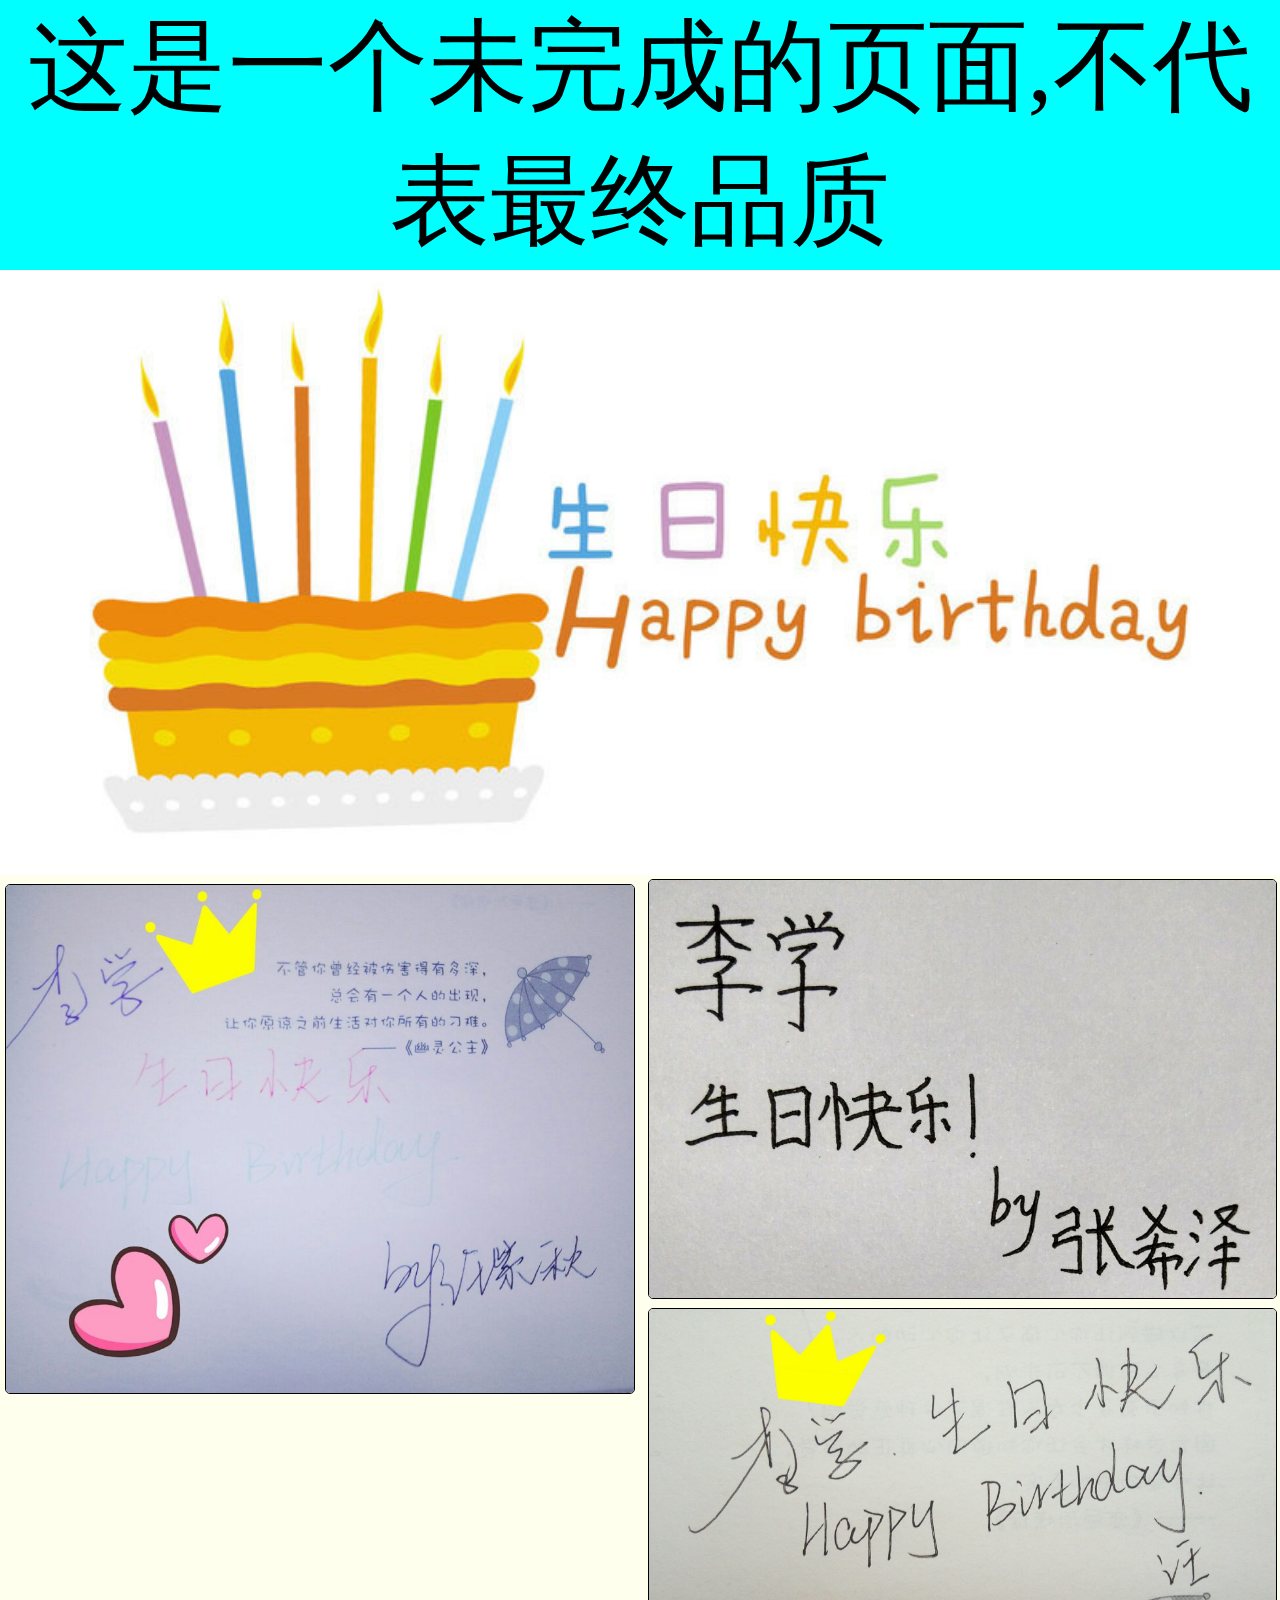
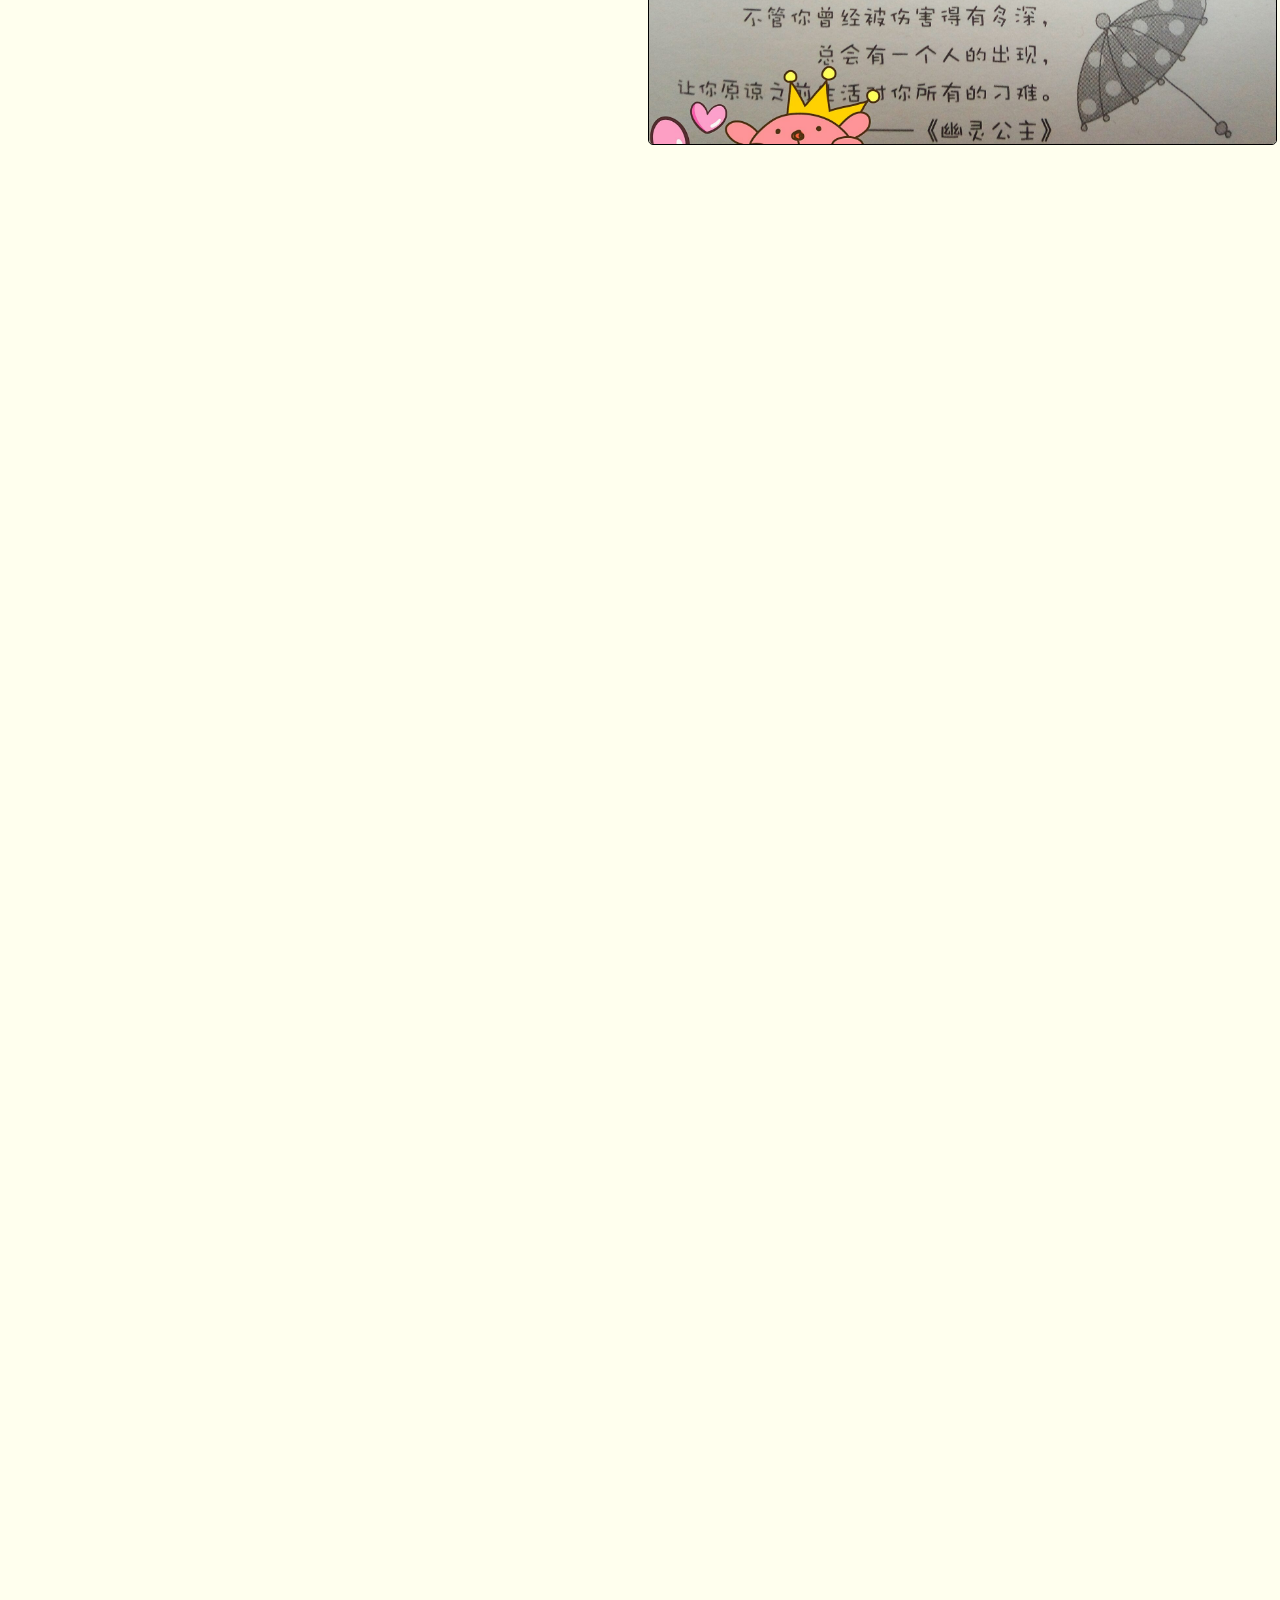
==== index.html @ 277d5ecd "..." ====
<!DOCTYPE html>
<html>
    <head>
        <meta charset="UTF-8">
        <title>致李学</title>
        <!-- <link href="js/jquery.mobile-1.4.5.min.css" type="text/css" rel="stylesheet"> -->
        <script src="js/jquery-3.2.1.min.js"></script>
        <!-- <script src="js/jquery.mobile-1.4.5.min.js"></script> -->

        <script src="js/functions.js"></script>
        <script src="js/scorllTo.js"></script>
        <!-- <script src="js/onThere.js"></script> -->
        <script src="js/autoscorll.js"/></script>
        <script src="js/clock.js"/></script>

        <link href="css/index.css" type="text/css" rel="stylesheet">
        <link href="css/waterflow.css" type="text/css" rel="stylesheet">
        <link href="css/greetings.css" type="text/css" rel="stylesheet">
        <link href="css/clock.css" type="text/css" rel="stylesheet">
    </head>
    <body>
        <div  id="container">
            <div id="header">这是一个未完成的页面,不代表最终品质</div>
            <div id="hpybthday">
                <img class="centerImage" src="images/hpbd.jpg"/>
                <div id="birthdaycard" class="waterflow">
                    <div><img src="images/greetings2.jpg"></div>
                    <div><img src="images/greetings1.jpg"></div>
                    <div><img src="images/greetings0.jpg"></div>
                </div>
                <div id="gr1" style="visibility:hidden;"  class="greetings">
                    <span class="head">祝你生日快乐~</span><br>
                    <span class="paragraph">There is greetings...</span><br>
                    <span class="paragraph">There is greetings..</span><br>
                </div>
                <div id="interval" style="height:200px"></div>
            </div>
            <div id="ctregion" style="visibility:hidden;">
                <div id="pics" class="waterflow">
                    <div><img src="images/a.jpg"></div>
                    <div><img src="images/b.jpg"></div>
                    <div><img src="images/c.jpg"></div>
                    <div><img src="images/d.jpg"></div>
                    <div><img src="images/e.jpg"></div>
                    <div><img src="images/f.jpg"></div>
                </div>
                <div id="gr2" class="greetings">
                    <span class="head">马上就要高考了~</span><br>
                    <span class="paragraph">这是人生最重要的转折点</span><br>
                    <span class="paragraph">希望你能继续努力</span><br>
                    <span class="paragraph"> AND ALWAYS REMEMBER: Life is not measured by the number of breaths we take, but by the moments that take our breath away</span><br>
                </div>
                <div style="height:100px"></div>
                <div style="display:none" id="clockregion">
                    <span class="message">距离高考还有</span>
                    <div id="ck" class="clock"></div>
                    <span class="message">加油!</span>
                </div>
            </div>
        </div>
        <audio id="bgm"  src="sound/bgm.mp3"></audio>
        <script>
            var bgm = document.getElementById('bgm');
            bgm.volume=0.10;
            bgm.play();
            registerScrollTo("#gr1",function(){
                effectFadeIn("gr1",1000);
                $("#gr1").typewriter();
            });
            registerScrollTo("#ctregion",function(){
                effectFadeIn("ctregion",3000);
            },-200);

            console.log("fuck" + document.documentElement.scrollTop - $("#gr1").height());
            $("#container").fadeIn(1000);
            // $("#gr1").typewriter(function(){
            //     console.log("gr1 typed");
            //     $("#ctregion").fadeIn(3000);
            //     $("#interval").fadeOut();
            //     $("#gr2").typewriter(function(){
            //         $("#clockregion").fadeIn(5000);
            // });
            // });
        </script>
    </body>
</html>
---- css/index.css ----
body{
    /* width: 100%; */
    /* height: 100%; */
    margin: 0;
    background-color:#FFFFEE;
}
#container{
    width: 100%;
    position: relative;
}
#header{
    text-align: center;
    font-size: 100px;
    width: 100%;
    height: px;
    background-color: aqua;
}
#hpybthday{
    width: 100%;
    /* position: absolute; */
    margin-left: auto;
    margin-right: auto;
}
.centerImage{
    width: 100%;
    margin-left: auto;
    margin-right: auto;
}
---- css/waterflow.css ----
.waterflow{
    width: 100%;
    clear: both;
    column-width: 40%;
    -webkit-column-width: 250px;;
    -webkit-column-gap: 5px;
    column-gap: 5px;
    column-count: 2;
    /* position: relative; */
}
.waterflow img{
    width: 100%;
    height: auto;
    border: 1px solid #000000;
    box-shadow: #fefefe;
    border-radius: 5px;
}
.waterflow div{
    margin: 5px;
}
---- css/greetings.css ----
.greetings{
    word-wrap: break-word;
    word-break: keep-all;
    width:80%;  
    height: auto;
    margin-left: auto;
    margin-right: auto;
    font-size:50px;
    min-height: 100px;
}
.greetings .head{
    color: deepskyblue;
}
.greetings .paragraph{
    margin-left: 80px;
    color: aquamarine;
}
---- css/clock.css ----
#clockregion{
    clear: both;
    width: 100%;
    height:300px;
    margin: 0;
}
#clockregion .clock{
    margin-left: 20%;
    color: darkcyan;
}

#clockregion .timevalue{
    font-size: 70px;
}
#clockregion .timeunit{
    font-size: 40px;
}
#clockregion .message{
    margin-left: 20%;
    font-size: 30px;
}
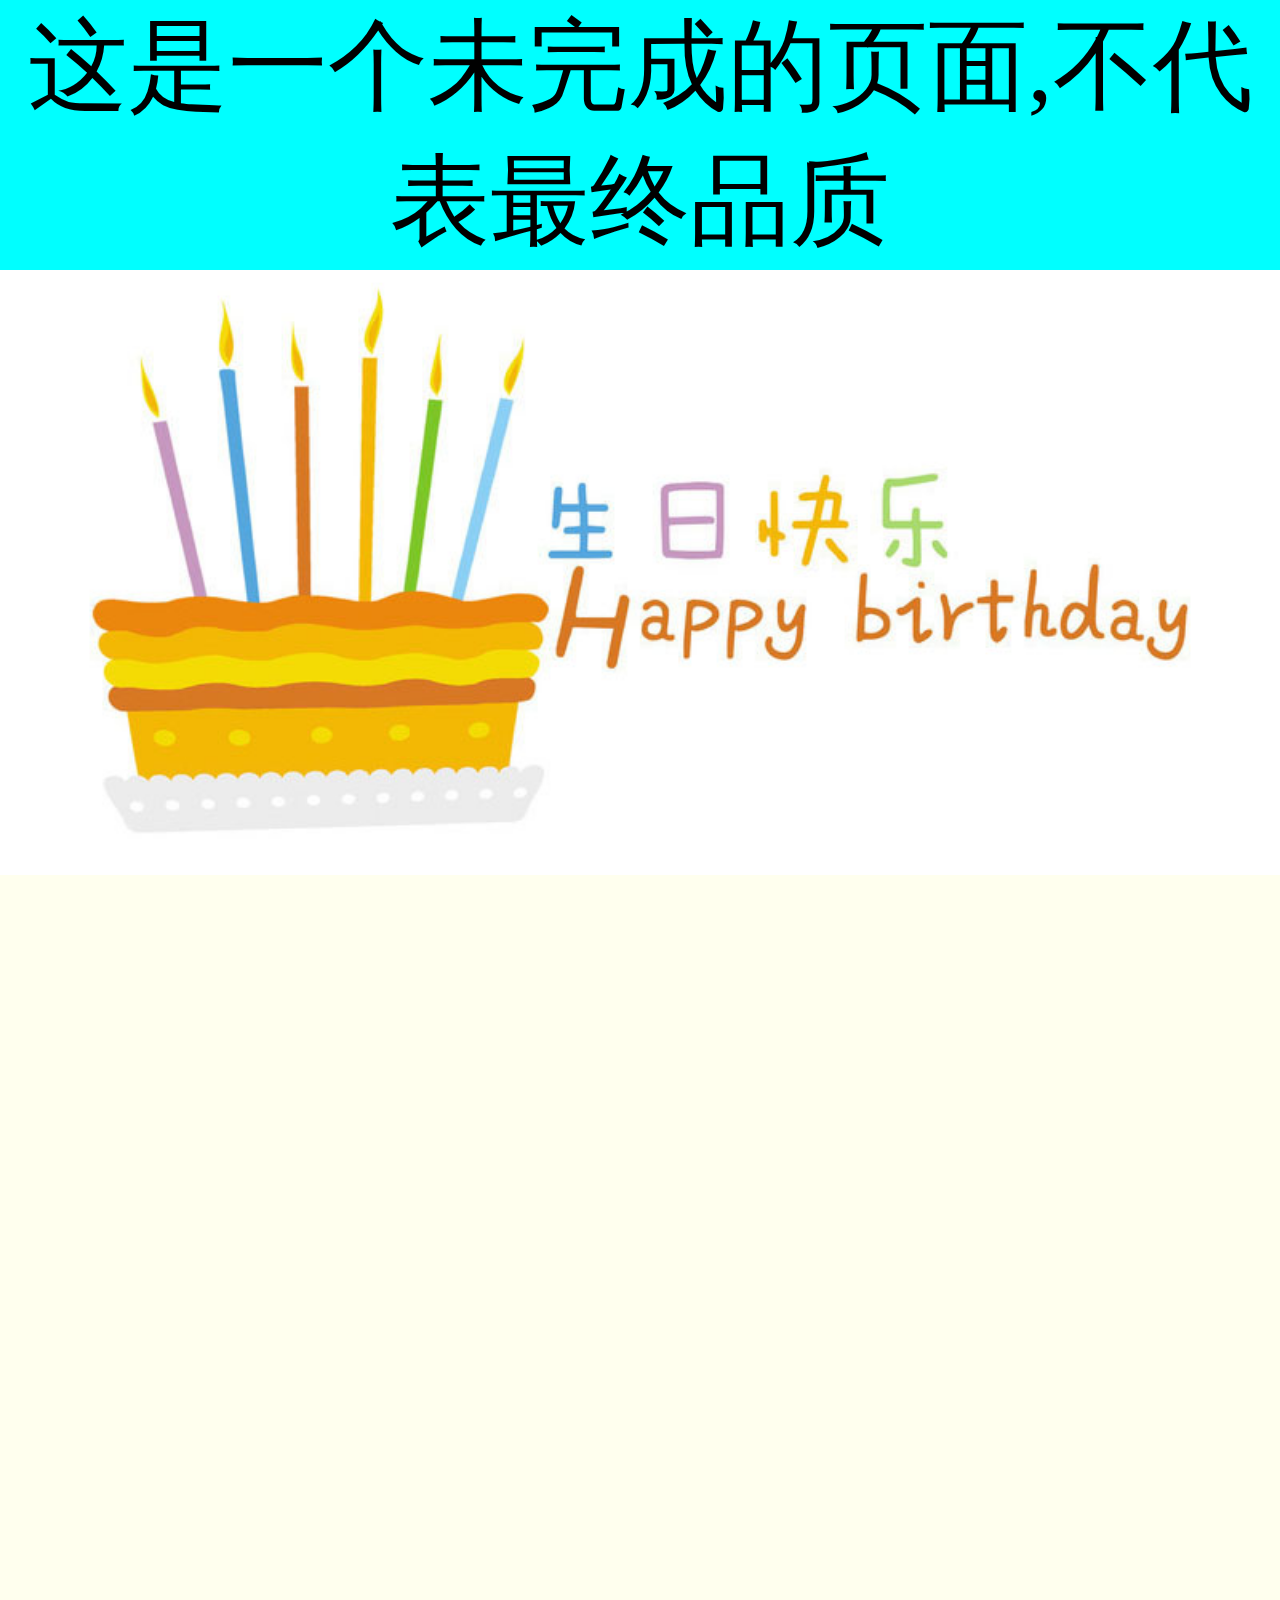
==== commit 8e1b2f68: "..." ====
--- a/index.html
+++ b/index.html
@@ -2,15 +2,12 @@
 <html>
     <head>
         <meta charset="UTF-8">
-        <title>致李学</title>
-        <!-- <link href="js/jquery.mobile-1.4.5.min.css" type="text/css" rel="stylesheet"> -->
+        <title>祝福你!李学!</title>
         <script src="js/jquery-3.2.1.min.js"></script>
-        <!-- <script src="js/jquery.mobile-1.4.5.min.js"></script> -->
-
         <script src="js/functions.js"></script>
         <script src="js/scorllTo.js"></script>
-        <!-- <script src="js/onThere.js"></script> -->
-        <script src="js/autoscorll.js"/></script>
+        <script src="js/waterflow.js"></script>
+        <!-- <script src="js/autoscorll.js"/></script> -->
         <script src="js/clock.js"/></script>
 
         <link href="css/index.css" type="text/css" rel="stylesheet">
@@ -21,28 +18,75 @@
     <body>
         <div  id="container">
             <div id="header">这是一个未完成的页面,不代表最终品质</div>
+
+
+
+
+
             <div id="hpybthday">
                 <img class="centerImage" src="images/hpbd.jpg"/>
                 <div id="birthdaycard" class="waterflow">
-                    <div><img src="images/greetings2.jpg"></div>
-                    <div><img src="images/greetings1.jpg"></div>
-                    <div><img src="images/greetings0.jpg"></div>
+                    <div><img src="images/BirthdayGreetingCard/0.jpg"></div>
+                    <div><img src="images/BirthdayGreetingCard/1.jpg"></div>
+                    <div><img src="images/BirthdayGreetingCard/2.jpg"></div>
+                    <div><img src="images/BirthdayGreetingCard/11.jpg"></div>
+                    <div><img src="images/BirthdayGreetingCard/4.jpg"></div>
+                    <div><img src="images/BirthdayGreetingCard/5.jpg"></div>
+                    <div><img src="images/BirthdayGreetingCard/3.jpg"></div>
+                    <div><img src="images/BirthdayGreetingCard/7.jpg"></div>
+                    <div><img src="images/BirthdayGreetingCard/8.jpg"></div>
+                    <div><img src="images/BirthdayGreetingCard/9.jpg"></div>
+                    <div><img src="images/BirthdayGreetingCard/10.jpg"></div>
+                    <div><img src="images/BirthdayGreetingCard/6.jpg"></div>
+                    <div><img src="images/BirthdayGreetingCard/12.jpg"></div>
                 </div>
-                <div id="gr1" style="visibility:hidden;"  class="greetings">
+                <div id="gr1" class="greetings">
                     <span class="head">祝你生日快乐~</span><br>
                     <span class="paragraph">There is greetings...</span><br>
                     <span class="paragraph">There is greetings..</span><br>
                 </div>
                 <div id="interval" style="height:200px"></div>
             </div>
+
+
+
+            <center>
+                    <span style="visibility:hidden;" id="memregionTitle" class="regionTitle">我们的高中回忆</span>
+            </center>
+            <div id="memoriesregion" style="visibility:hidden;">
+                    <div id="mempics" class="waterflow">
+                            <div><img src="images/Memories/0.jpg"></div>
+                            <div><img src="images/Memories/1.jpg"></div>
+                            <div><img src="images/Memories/2.jpg"></div>
+                            <div><img src="images/Memories/3.jpg"></div>
+                            <div><img src="images/Memories/4.jpg"></div>
+                            <div><img src="images/Memories/5.jpg"></div>
+                            <div><img src="images/Memories/6.jpg"></div>
+                            <div><img src="images/Memories/7.jpg"></div>
+                            <div><img src="images/Memories/8.jpg"></div>
+                            <div><img src="images/Memories/9.jpg">
+                                <span class="des">在运动场上....</span>
+                            </div>
+                            <div><img src="images/Memories/10.jpg"></div>
+                            <div><img src="images/Memories/11.jpg"></div>
+                            <div><img src="images/Memories/12.jpg"></div>
+                            <div><img src="images/Memories/13.jpg"></div>
+                    </div>
+            </div>
+
+
+
+            <center>
+                    <span style="visibility:hidden;" id="gcGreetings" class="regionTitle">高考祝福</span>
+            </center>
             <div id="ctregion" style="visibility:hidden;">
-                <div id="pics" class="waterflow">
-                    <div><img src="images/a.jpg"></div>
-                    <div><img src="images/b.jpg"></div>
-                    <div><img src="images/c.jpg"></div>
-                    <div><img src="images/d.jpg"></div>
-                    <div><img src="images/e.jpg"></div>
-                    <div><img src="images/f.jpg"></div>
+                <div id="landspace" class="waterflow">
+                        <div><img src="images/landspace/a.jpg"></div>
+                        <div><img src="images/landspace/b.jpg"></div>
+                        <div><img src="images/landspace/c.jpg"></div>
+                        <div><img src="images/landspace/d.jpg"></div>
+                        <div><img src="images/landspace/e.jpg"></div>
+                        <div><img src="images/landspace/f.jpg"></div>
                 </div>
                 <div id="gr2" class="greetings">
                     <span class="head">马上就要高考了~</span><br>
@@ -50,37 +94,44 @@
                     <span class="paragraph">希望你能继续努力</span><br>
                     <span class="paragraph"> AND ALWAYS REMEMBER: Life is not measured by the number of breaths we take, but by the moments that take our breath away</span><br>
                 </div>
+
                 <div style="height:100px"></div>
-                <div style="display:none" id="clockregion">
+                <div style="display:none;" id="clockregion">
                     <span class="message">距离高考还有</span>
                     <div id="ck" class="clock"></div>
                     <span class="message">加油!</span>
                 </div>
             </div>
+
+
+
         </div>
-        <audio id="bgm"  src="sound/bgm.mp3"></audio>
+        <audio id="bgm" src="sound/bgm.mp3"></audio>
         <script>
             var bgm = document.getElementById('bgm');
             bgm.volume=0.10;
-            bgm.play();
-            registerScrollTo("#gr1",function(){
-                effectFadeIn("gr1",1000);
-                $("#gr1").typewriter();
-            });
-            registerScrollTo("#ctregion",function(){
-                effectFadeIn("ctregion",3000);
+            // bgm.play();
+            waterflowEffectInit();
+            $("#container").fadeIn(1000);
+
+            registerScrollTo("#gr1",function(ele){
+                $("#gr1").typewriterWithFadeIn();
+            },300);
+
+            registerScrollTo("#memregionTitle",function(ele){
+                ele.effectFadeIn();
+            },300);
+
+            registerScrollTo("#gcGreetings",function(ele){
+                ele.effectFadeIn();
+            },300);
+
+            registerScrollTo("#gr2",function(ele){
+                effectFadeIn("gr2",0);
+                $("#gr2").typewriter(function(){
+                        $("#clockregion").fadeIn(3000);
+                });
             },-200);
-
-            console.log("fuck" + document.documentElement.scrollTop - $("#gr1").height());
-            $("#container").fadeIn(1000);
-            // $("#gr1").typewriter(function(){
-            //     console.log("gr1 typed");
-            //     $("#ctregion").fadeIn(3000);
-            //     $("#interval").fadeOut();
-            //     $("#gr2").typewriter(function(){
-            //         $("#clockregion").fadeIn(5000);
-            // });
-            // });
         </script>
     </body>
 </html>--- a/css/index.css
+++ b/css/index.css
@@ -25,4 +25,8 @@
     width: 100%;
     margin-left: auto;
     margin-right: auto;
+}
+.regionTitle{
+    color: blanchedalmond;
+    font-size: 30px;
 }--- a/css/waterflow.css
+++ b/css/waterflow.css
@@ -6,15 +6,20 @@
     -webkit-column-gap: 5px;
     column-gap: 5px;
     column-count: 2;
-    /* position: relative; */
+    position: relative;
 }
 .waterflow img{
     width: 100%;
     height: auto;
-    border: 1px solid #000000;
-    box-shadow: #fefefe;
-    border-radius: 5px;
 }
 .waterflow div{
     margin: 5px;
+    visibility: hidden;
+    text-align: center;
+    background-color: #FFFFFE;
+}
+.waterflow .des{
+    text-align: center;
+    font-size: 25px;
+    color: darkorange;
 }--- a/css/greetings.css
+++ b/css/greetings.css
@@ -7,6 +7,7 @@
     margin-right: auto;
     font-size:50px;
     min-height: 100px;
+    visibility: hidden;
 }
 .greetings .head{
     color: deepskyblue;
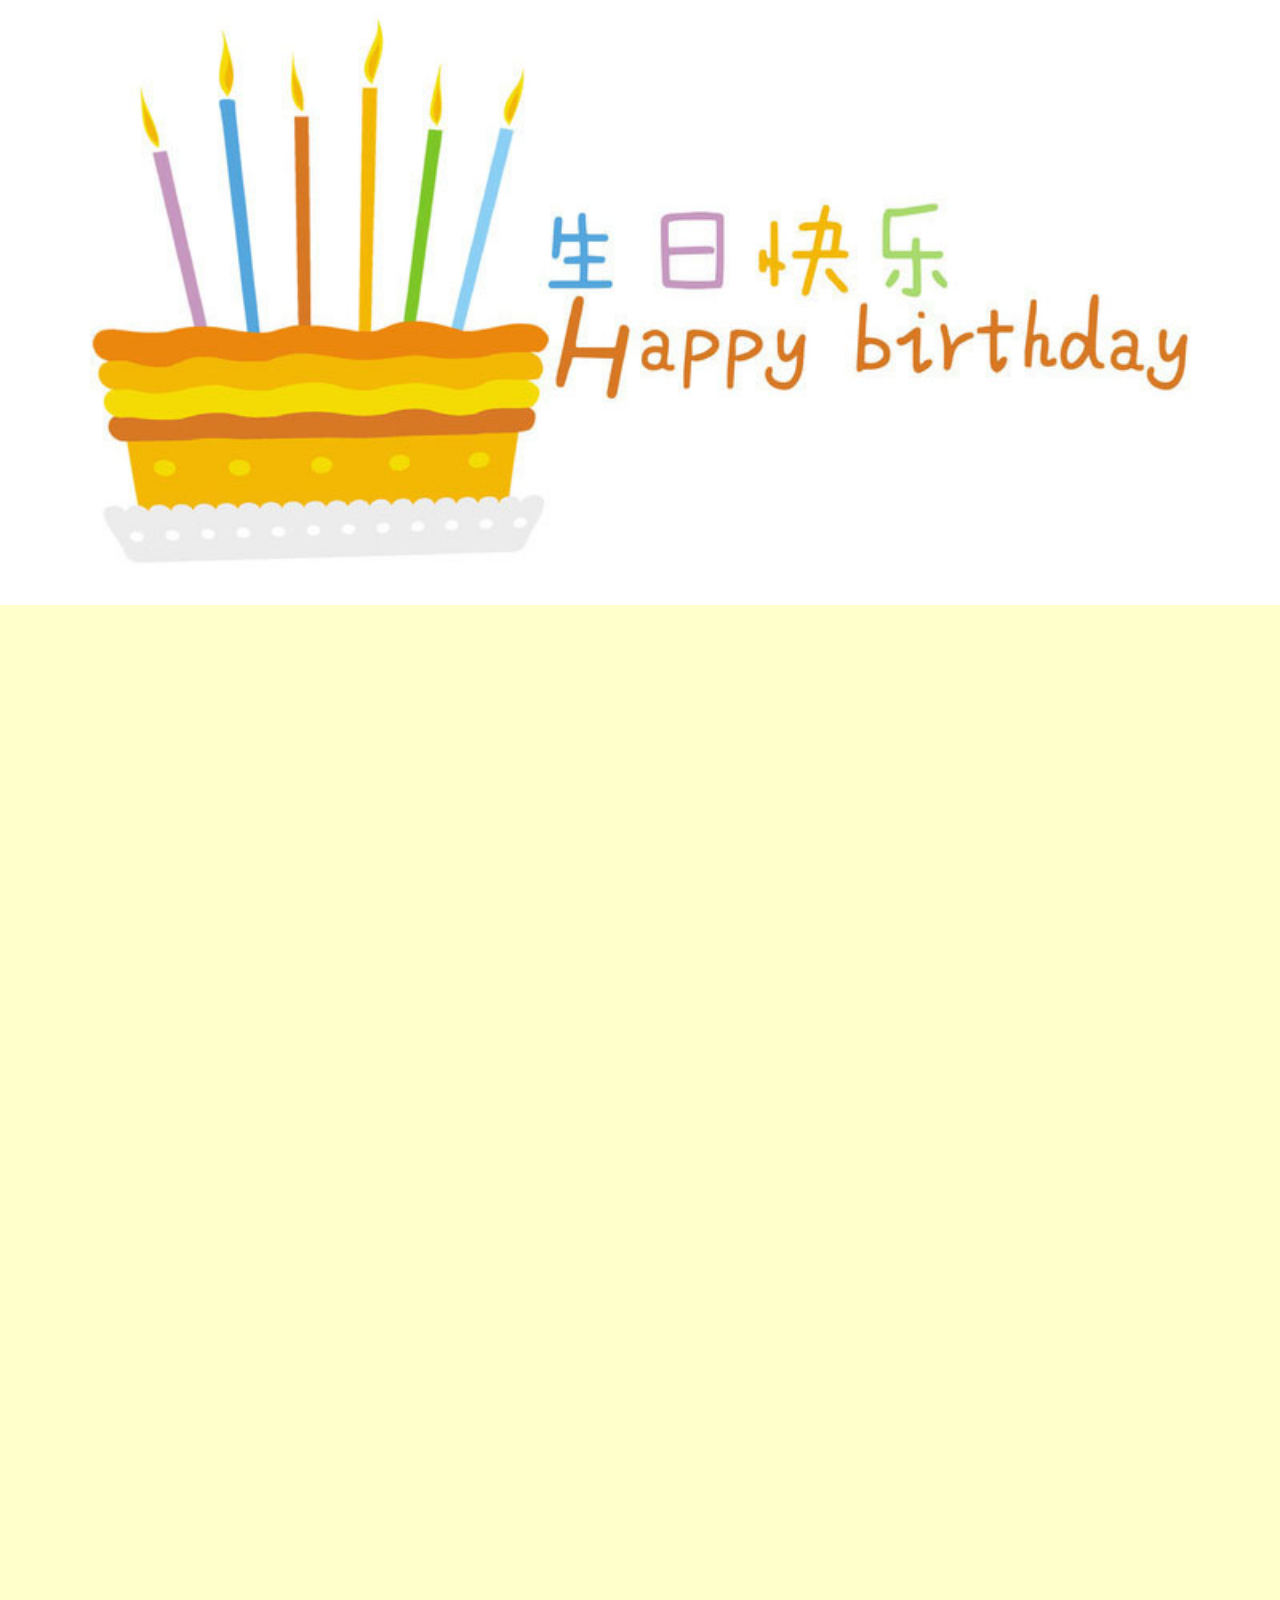
==== commit c187cff2: "..." ====
--- a/index.html
+++ b/index.html
@@ -9,6 +9,8 @@
         <script src="js/waterflow.js"></script>
         <!-- <script src="js/autoscorll.js"/></script> -->
         <script src="js/clock.js"/></script>
+        <script src="js/region.js"/></script>
+        <script src="js/greetings.js"/></script>
 
         <link href="css/index.css" type="text/css" rel="stylesheet">
         <link href="css/waterflow.css" type="text/css" rel="stylesheet">
@@ -16,15 +18,10 @@
         <link href="css/clock.css" type="text/css" rel="stylesheet">
     </head>
     <body>
-        <div  id="container">
-            <div id="header">这是一个未完成的页面,不代表最终品质</div>
-
-
-
-
-
-            <div id="hpybthday">
-                <img class="centerImage" src="images/hpbd.jpg"/>
+        <div id="container">
+            
+            <img style="width:100%;" src="images/hpbd.jpg">
+            <div class="region">
                 <div id="birthdaycard" class="waterflow">
                     <div><img src="images/BirthdayGreetingCard/0.jpg"></div>
                     <div><img src="images/BirthdayGreetingCard/1.jpg"></div>
@@ -41,19 +38,15 @@
                     <div><img src="images/BirthdayGreetingCard/12.jpg"></div>
                 </div>
                 <div id="gr1" class="greetings">
-                    <span class="head">祝你生日快乐~</span><br>
-                    <span class="paragraph">There is greetings...</span><br>
-                    <span class="paragraph">There is greetings..</span><br>
+                    <span class="paragraph">没有五彩的鲜花，没有浪漫的诗句，没有贵重的礼物，没有兴奋的惊喜，只有轻轻的祝福，祝你生日快乐！</span><br>
                 </div>
-                <div id="interval" style="height:200px"></div>
+                <div style="height:200px"></div>
             </div>
 
 
 
-            <center>
-                    <span style="visibility:hidden;" id="memregionTitle" class="regionTitle">我们的高中回忆</span>
-            </center>
-            <div id="memoriesregion" style="visibility:hidden;">
+            <div class="region">
+                    <span class="title">我们的高中回忆....</span>
                     <div id="mempics" class="waterflow">
                             <div><img src="images/Memories/0.jpg"></div>
                             <div><img src="images/Memories/1.jpg"></div>
@@ -63,23 +56,19 @@
                             <div><img src="images/Memories/5.jpg"></div>
                             <div><img src="images/Memories/6.jpg"></div>
                             <div><img src="images/Memories/7.jpg"></div>
-                            <div><img src="images/Memories/8.jpg"></div>
-                            <div><img src="images/Memories/9.jpg">
-                                <span class="des">在运动场上....</span>
-                            </div>
+                            <div><img src="images/Memories/9.jpg"></div>
                             <div><img src="images/Memories/10.jpg"></div>
                             <div><img src="images/Memories/11.jpg"></div>
                             <div><img src="images/Memories/12.jpg"></div>
                             <div><img src="images/Memories/13.jpg"></div>
+                            <div><img src="images/Memories/8.jpg"></div>
                     </div>
             </div>
 
 
 
-            <center>
-                    <span style="visibility:hidden;" id="gcGreetings" class="regionTitle">高考祝福</span>
-            </center>
-            <div id="ctregion" style="visibility:hidden;">
+            <div class="region">
+                <span class="title">....</span>
                 <div id="landspace" class="waterflow">
                         <div><img src="images/landspace/a.jpg"></div>
                         <div><img src="images/landspace/b.jpg"></div>
@@ -89,15 +78,16 @@
                         <div><img src="images/landspace/f.jpg"></div>
                 </div>
                 <div id="gr2" class="greetings">
-                    <span class="head">马上就要高考了~</span><br>
-                    <span class="paragraph">这是人生最重要的转折点</span><br>
-                    <span class="paragraph">希望你能继续努力</span><br>
-                    <span class="paragraph"> AND ALWAYS REMEMBER: Life is not measured by the number of breaths we take, but by the moments that take our breath away</span><br>
+                    <span class="head">最后,我想对你说:</span><br>
+                    <span class="paragraph">想摘玫瑰，就要先折刺枝；</span><br>
+                    <span class="paragraph">想走坦途，就要斩除荆棘；</span><br>
+                    <span class="paragraph">想看到天明，就要勇闯夜寂；</span><br>
+                    <span class="paragraph">想考试高中，就要倍加努力;</span><br>
+                    <span class="paragraph">厚德载物，天道酬勤，祝高考顺利！</span><br>
                 </div>
-
                 <div style="height:100px"></div>
-                <div style="display:none;" id="clockregion">
-                    <span class="message">距离高考还有</span>
+                <div id="clockregion">
+                    <span class="message">距离2018高考还有</span>
                     <div id="ck" class="clock"></div>
                     <span class="message">加油!</span>
                 </div>
@@ -111,27 +101,21 @@
             var bgm = document.getElementById('bgm');
             bgm.volume=0.10;
             // bgm.play();
+
             waterflowEffectInit();
+            regionEffectInit();
+            clockStart();
+            
+            $("#gr1").registerOnEnterScreenEvent(function(elearg){
+                elearg.typewriterWithFadeIn();
+            });
+            $("#gr2").registerOnEnterScreenEvent(function(elearg){
+                elearg.typewriterWithFadeIn(function(){
+                    clockShow();
+                });
+            });
+
             $("#container").fadeIn(1000);
-
-            registerScrollTo("#gr1",function(ele){
-                $("#gr1").typewriterWithFadeIn();
-            },300);
-
-            registerScrollTo("#memregionTitle",function(ele){
-                ele.effectFadeIn();
-            },300);
-
-            registerScrollTo("#gcGreetings",function(ele){
-                ele.effectFadeIn();
-            },300);
-
-            registerScrollTo("#gr2",function(ele){
-                effectFadeIn("gr2",0);
-                $("#gr2").typewriter(function(){
-                        $("#clockregion").fadeIn(3000);
-                });
-            },-200);
         </script>
     </body>
 </html>--- a/css/index.css
+++ b/css/index.css
@@ -1,32 +1,29 @@
 body{
-    /* width: 100%; */
-    /* height: 100%; */
     margin: 0;
-    background-color:#FFFFEE;
+    background-color:#FFFFCC;
+    width: 100%;
+    height: 100%;
 }
 #container{
+    clear: both;
     width: 100%;
+    position: absolute;
+}
+.region{
+    clear: both;
+    visibility: hidden;
     position: relative;
-}
-#header{
-    text-align: center;
-    font-size: 100px;
-    width: 100%;
-    height: px;
-    background-color: aqua;
-}
-#hpybthday{
-    width: 100%;
-    /* position: absolute; */
     margin-left: auto;
     margin-right: auto;
+    height: auto;
+    width: 100%;
 }
-.centerImage{
+.region .iimg{
     width: 100%;
-    margin-left: auto;
-    margin-right: auto;
+    position: absolute;
 }
-.regionTitle{
-    color: blanchedalmond;
-    font-size: 30px;
+.region .title{
+    color: #FFCCCC;
+    font-size: 60px;
+    min-height: 60px;
 }--- a/css/waterflow.css
+++ b/css/waterflow.css
@@ -1,12 +1,12 @@
 .waterflow{
     width: 100%;
-    clear: both;
+    /* clear: both; */
     column-width: 40%;
     -webkit-column-width: 250px;;
     -webkit-column-gap: 5px;
     column-gap: 5px;
     column-count: 2;
-    position: relative;
+    /* position: absolute; */
 }
 .waterflow img{
     width: 100%;
@@ -20,6 +20,6 @@
 }
 .waterflow .des{
     text-align: center;
-    font-size: 25px;
+    font-size: 50px;
     color: darkorange;
 }--- a/css/greetings.css
+++ b/css/greetings.css
@@ -1,4 +1,5 @@
 .greetings{
+    clear: both;
     word-wrap: break-word;
     word-break: keep-all;
     width:80%;  
--- a/css/clock.css
+++ b/css/clock.css
@@ -1,8 +1,10 @@
 #clockregion{
-    clear: both;
+    visibility: hidden;
+    position: relative;
+    margin-left: auto;
+    margin-right: auto;
+    height: 300px;
     width: 100%;
-    height:300px;
-    margin: 0;
 }
 #clockregion .clock{
     margin-left: 20%;
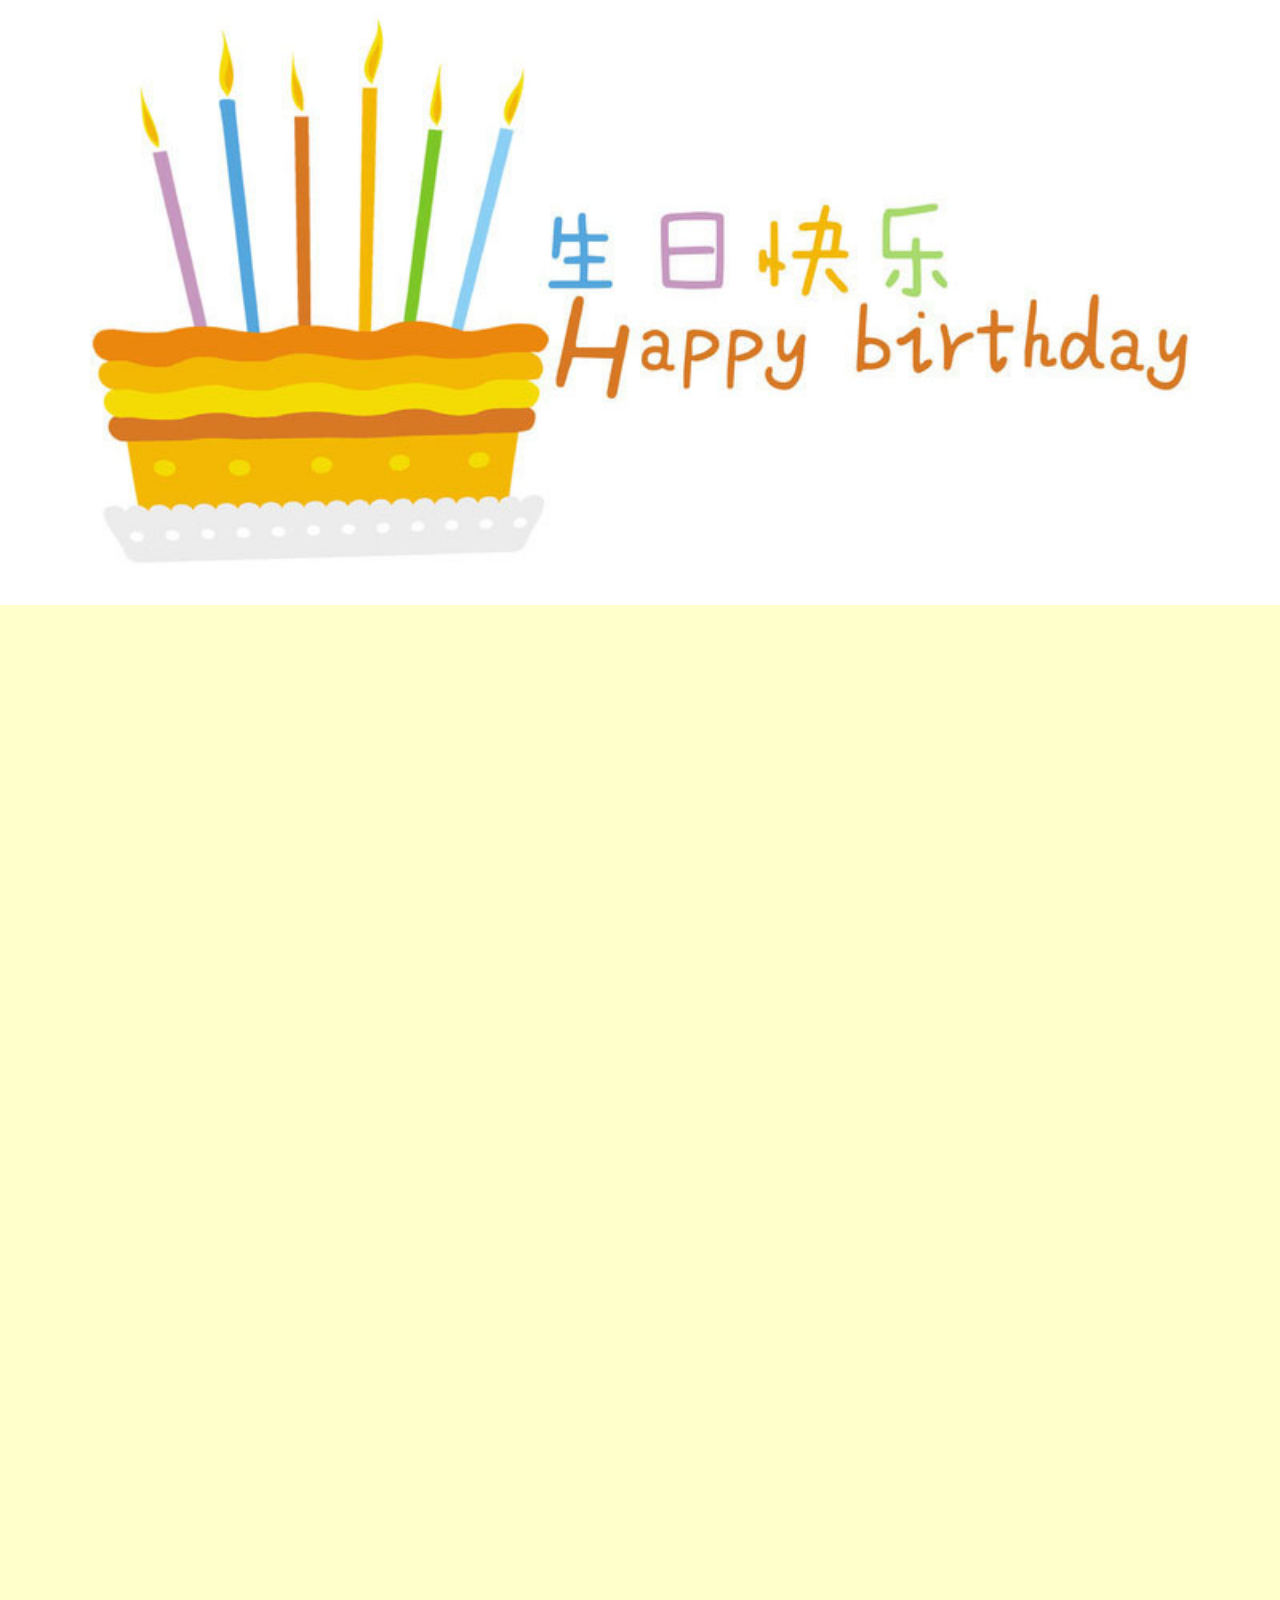
==== commit b68f1485: "..." ====
--- a/index.html
+++ b/index.html
@@ -70,12 +70,12 @@
             <div class="region">
                 <span class="title">....</span>
                 <div id="landspace" class="waterflow">
-                        <div><img src="images/landspace/a.jpg"></div>
-                        <div><img src="images/landspace/b.jpg"></div>
-                        <div><img src="images/landspace/c.jpg"></div>
-                        <div><img src="images/landspace/d.jpg"></div>
-                        <div><img src="images/landspace/e.jpg"></div>
-                        <div><img src="images/landspace/f.jpg"></div>
+                        <div><img src="images/Landspace/a.jpg"></div>
+                        <div><img src="images/Landspace/b.jpg"></div>
+                        <div><img src="images/Landspace/c.jpg"></div>
+                        <div><img src="images/Landspace/d.jpg"></div>
+                        <div><img src="images/Landspace/e.jpg"></div>
+                        <div><img src="images/Landspace/f.jpg"></div>
                 </div>
                 <div id="gr2" class="greetings">
                     <span class="head">最后,我想对你说:</span><br>
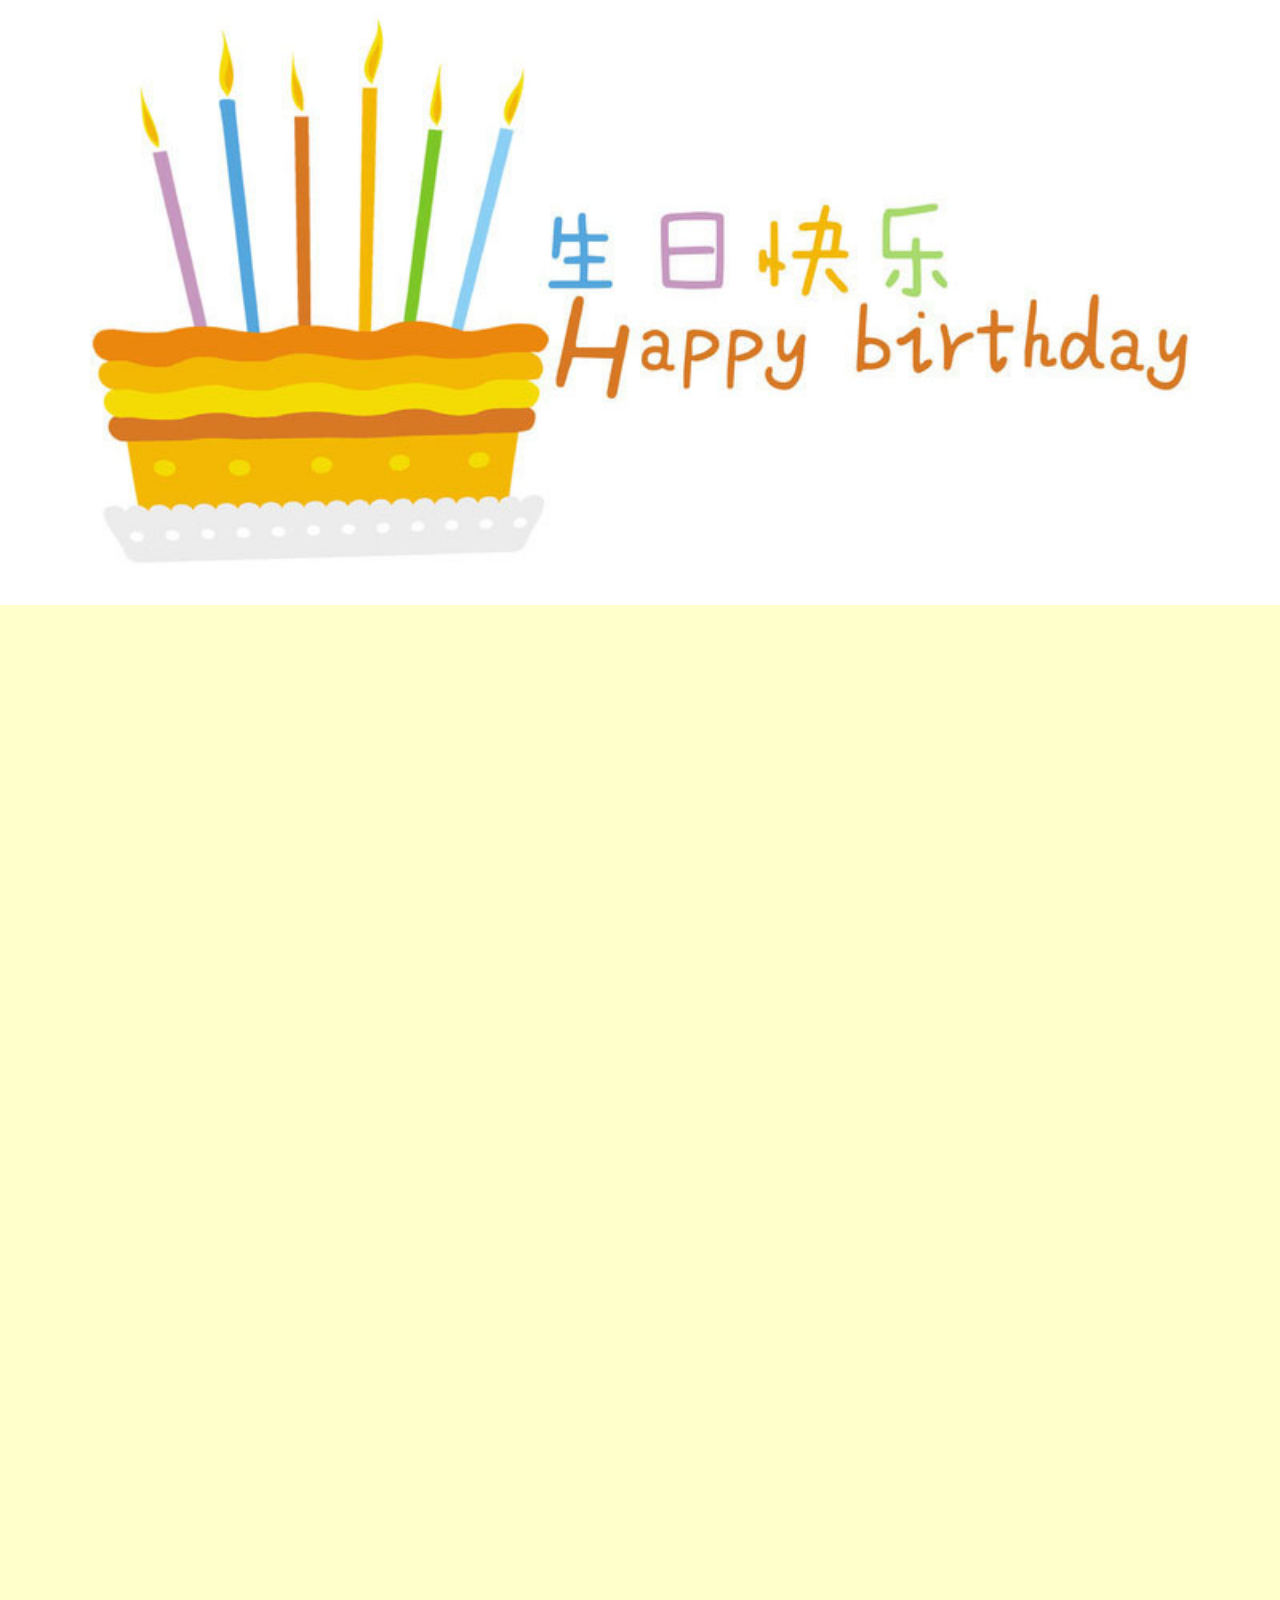
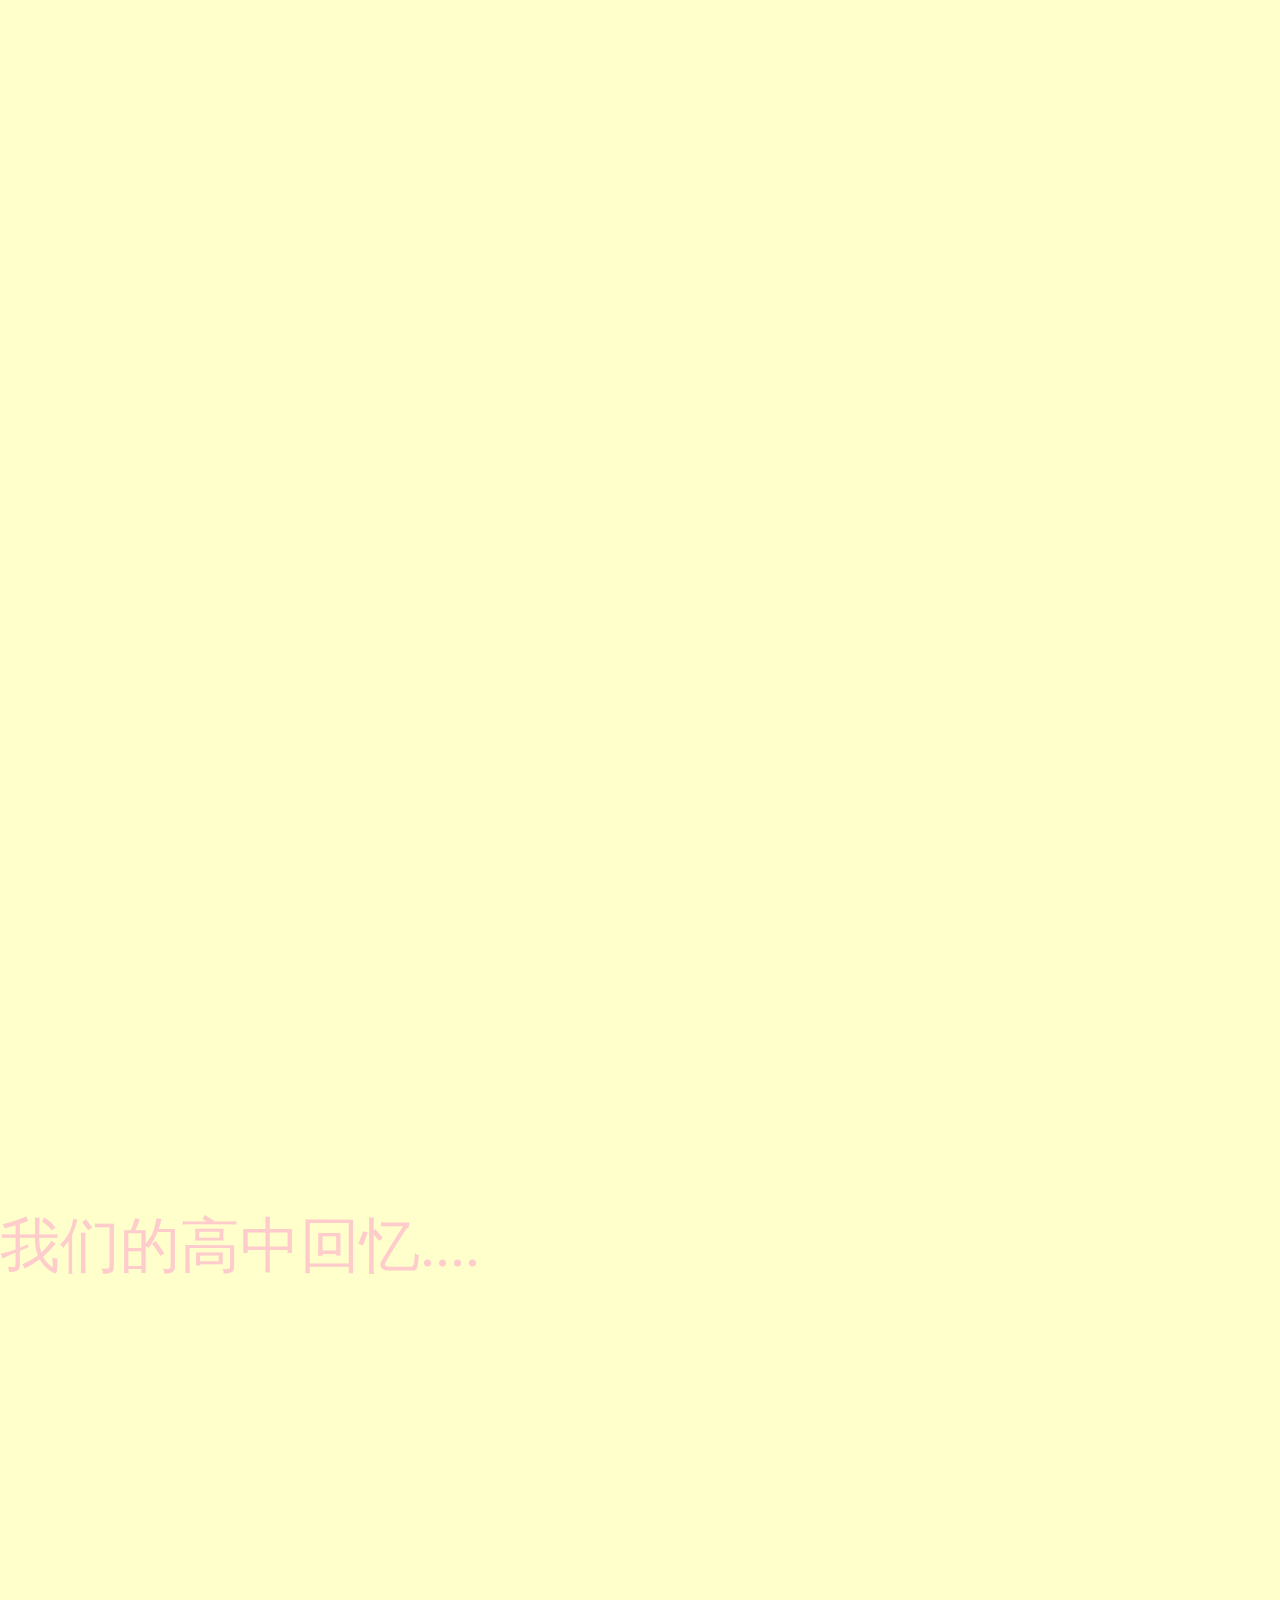
==== commit 50e9f61e: "..." ====
--- a/index.html
+++ b/index.html
@@ -100,13 +100,10 @@
         <script>
             var bgm = document.getElementById('bgm');
             bgm.volume=0.10;
-            // bgm.play();
+            bgm.play();
 
-            waterflowEffectInit();
-            regionEffectInit();
-            clockStart();
-            
             $("#gr1").registerOnEnterScreenEvent(function(elearg){
+                
                 elearg.typewriterWithFadeIn();
             });
             $("#gr2").registerOnEnterScreenEvent(function(elearg){
@@ -115,6 +112,10 @@
                 });
             });
 
+            waterflowEffectInit();
+            regionEffectInit();
+            clockStart();
+            
             $("#container").fadeIn(1000);
         </script>
     </body>
--- a/css/index.css
+++ b/css/index.css
@@ -11,7 +11,7 @@
 }
 .region{
     clear: both;
-    visibility: hidden;
+    /* visibility: hidden; */
     position: relative;
     margin-left: auto;
     margin-right: auto;
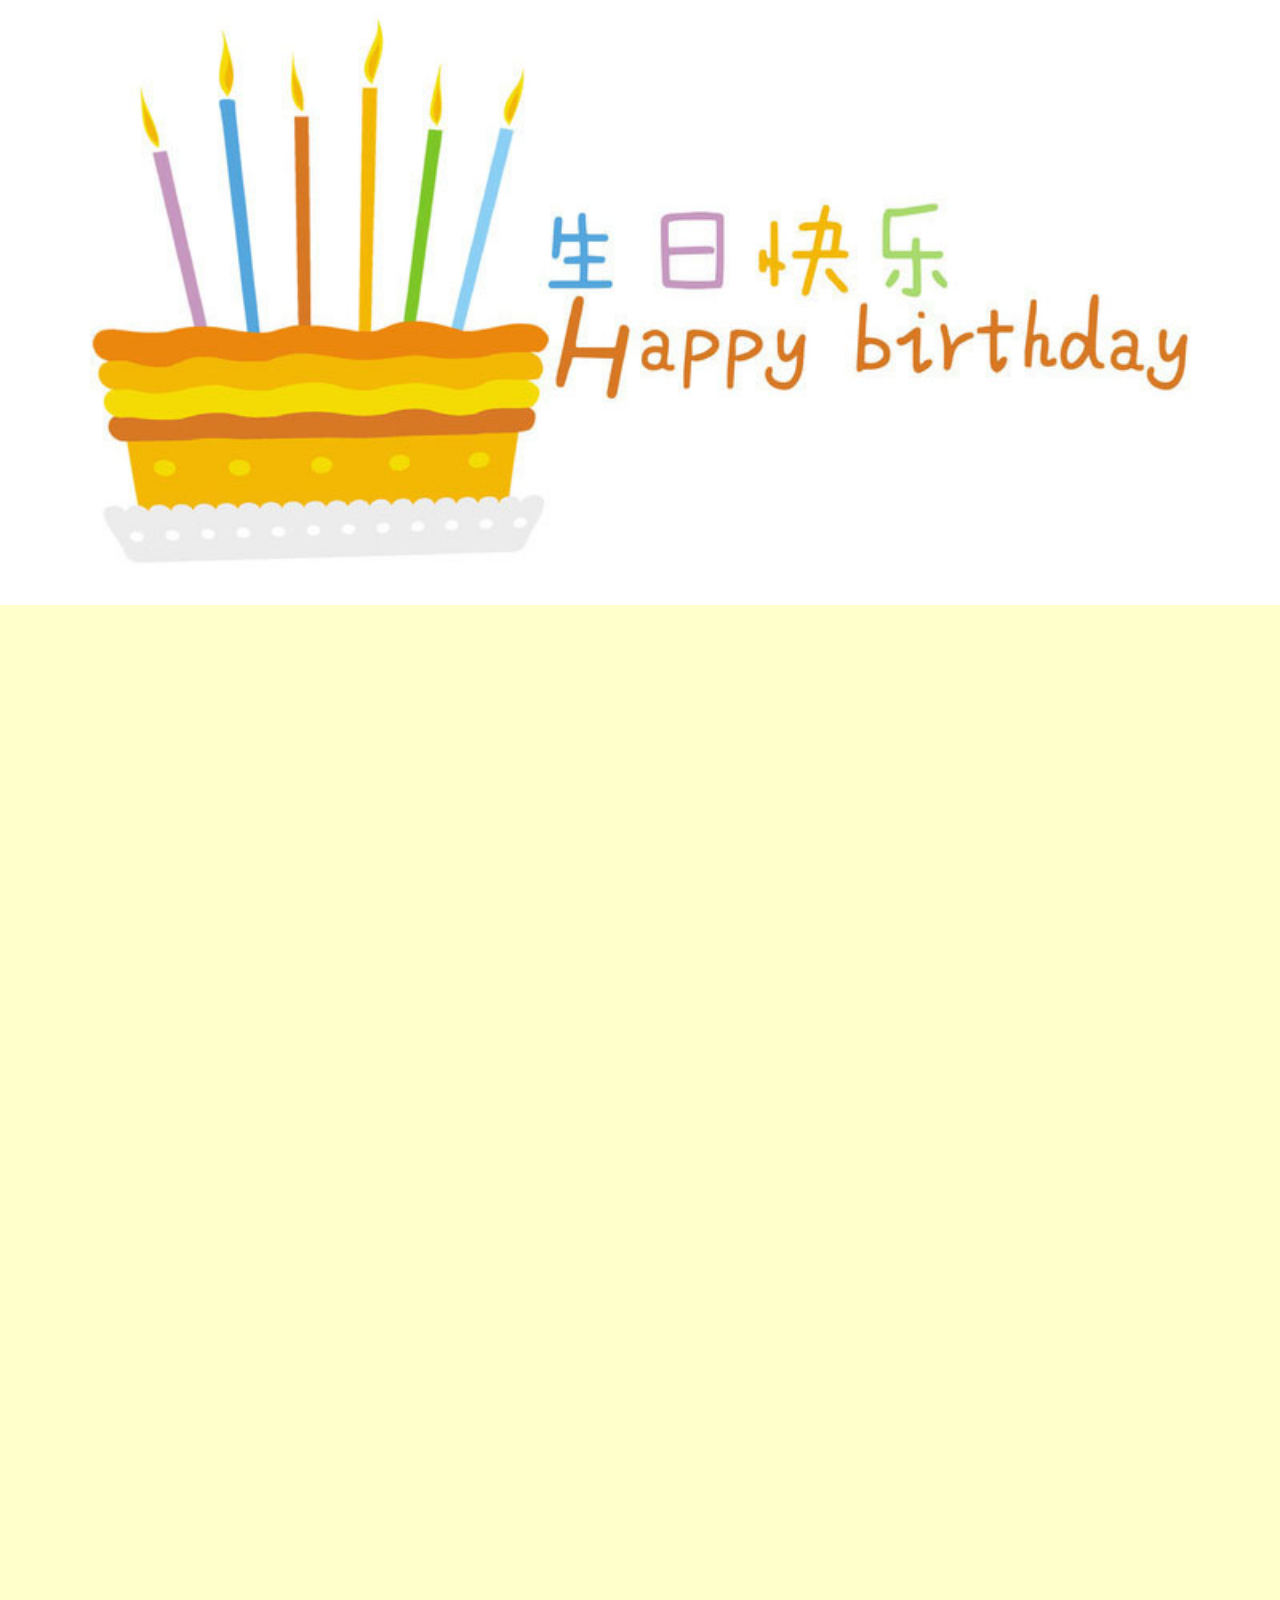
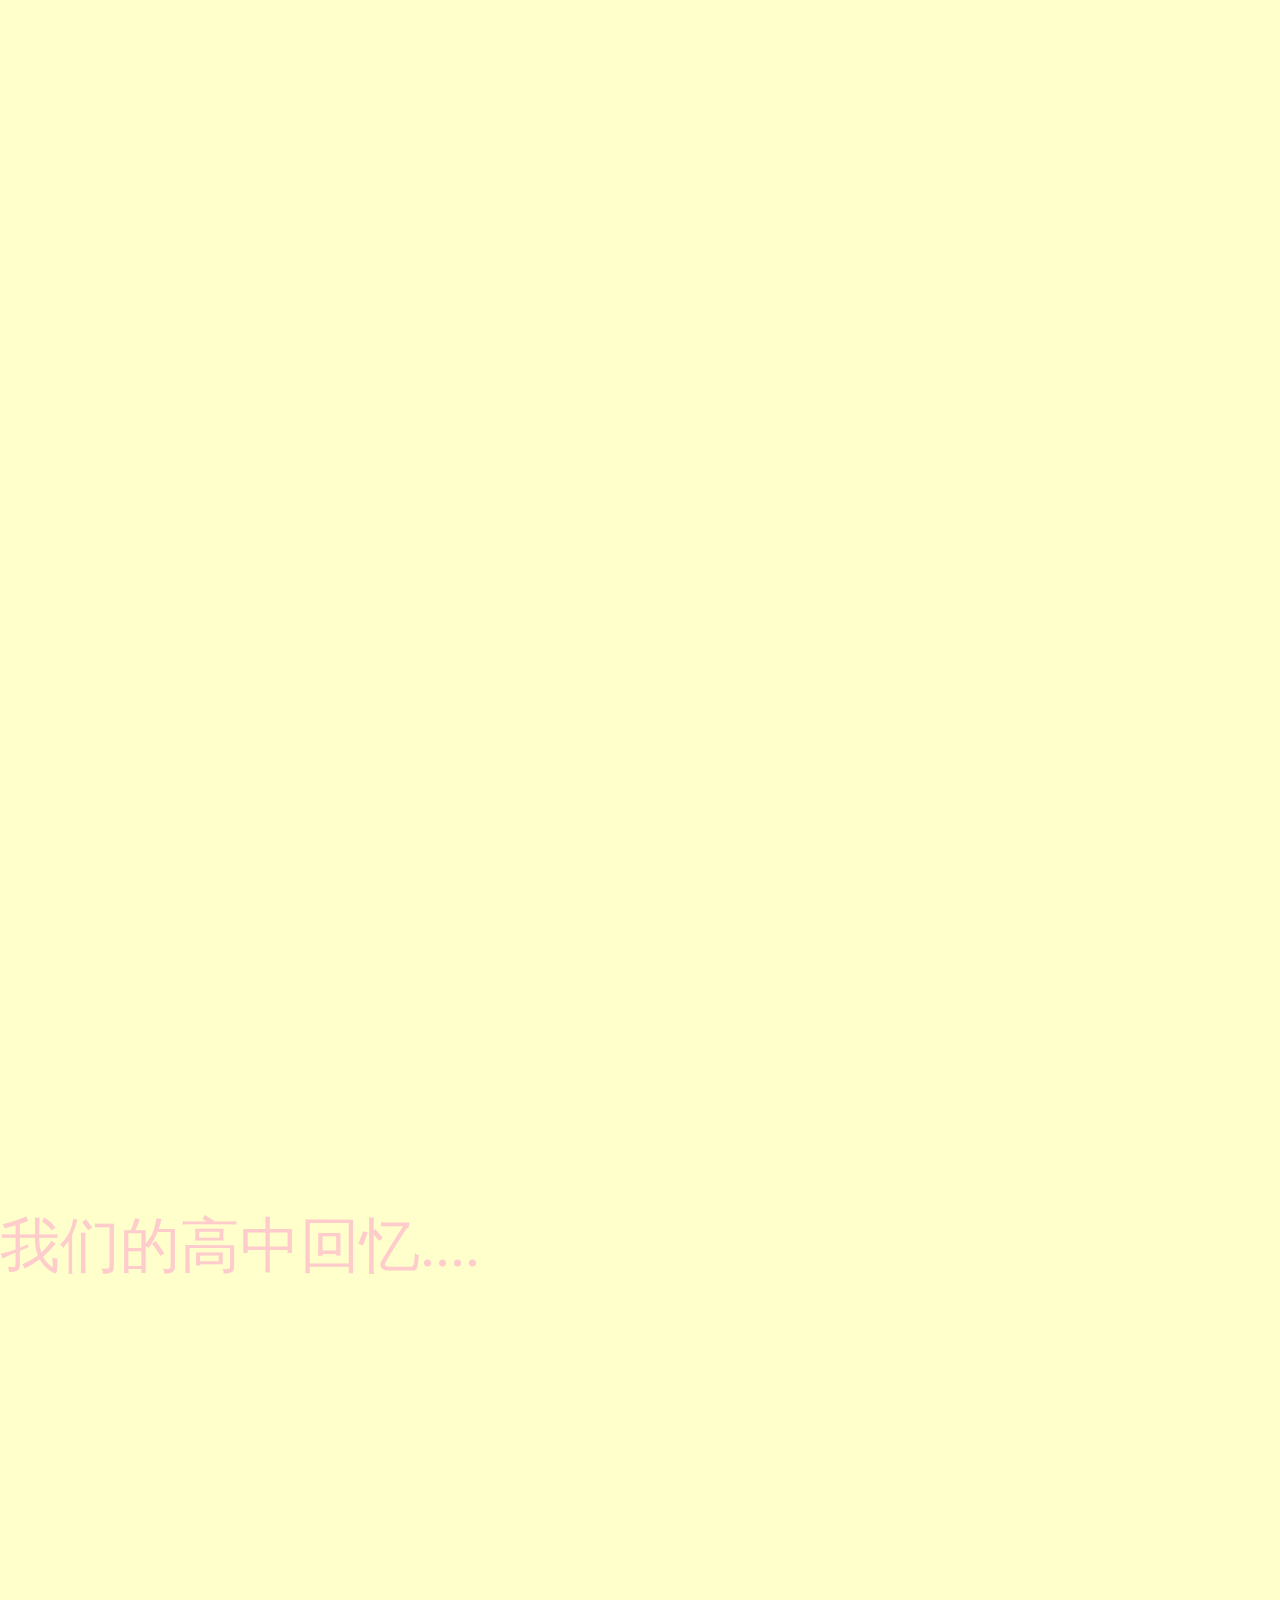
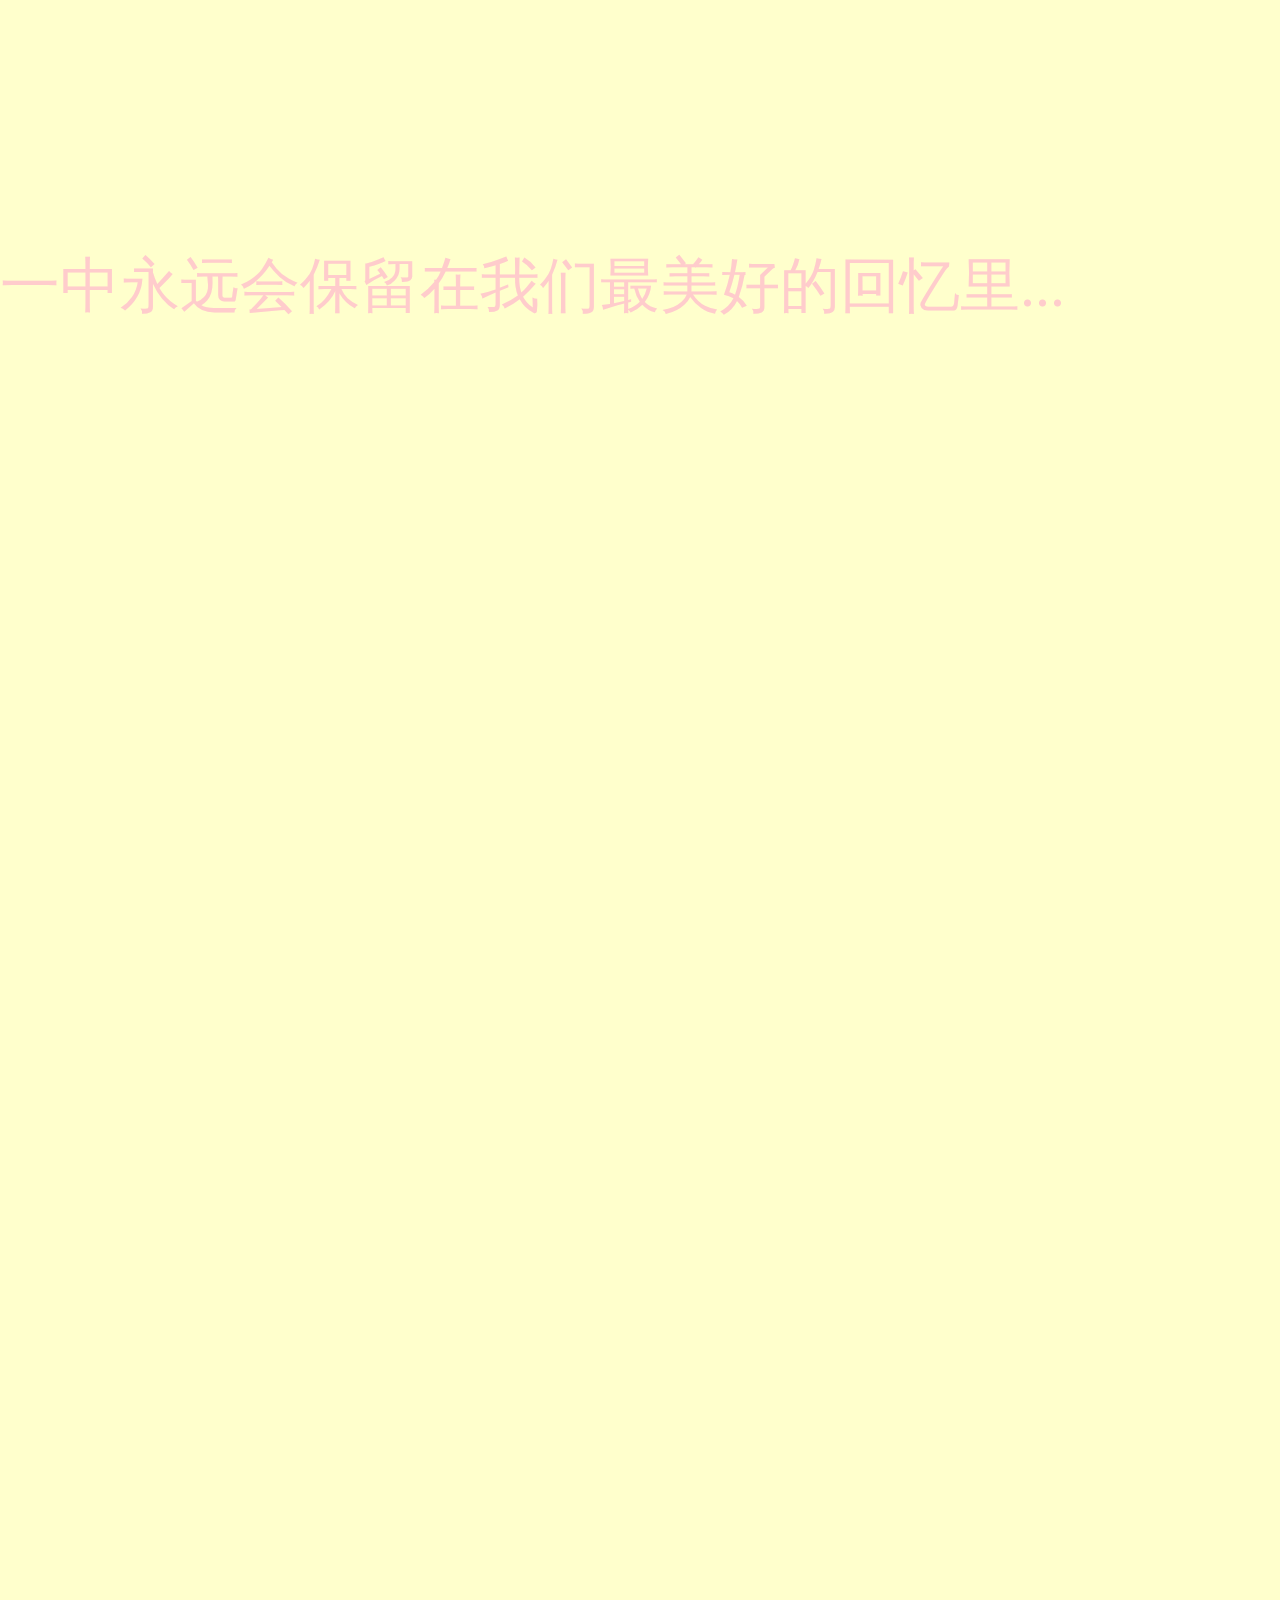
==== commit d90c7853: "..." ====
--- a/index.html
+++ b/index.html
@@ -1,4 +1,6 @@
 <!DOCTYPE html>
+<!-- 别看了,这网页的代码贼坑,
+毕竟我是现学的Javascript和html/css -->
 <html>
     <head>
         <meta charset="UTF-8">
@@ -37,10 +39,11 @@
                     <div><img src="images/BirthdayGreetingCard/6.jpg"></div>
                     <div><img src="images/BirthdayGreetingCard/12.jpg"></div>
                 </div>
+                <div style="height:100px"></div>
                 <div id="gr1" class="greetings">
                     <span class="paragraph">没有五彩的鲜花，没有浪漫的诗句，没有贵重的礼物，没有兴奋的惊喜，只有轻轻的祝福，祝你生日快乐！</span><br>
                 </div>
-                <div style="height:200px"></div>
+                <div style="height:100px"></div>
             </div>
 
 
@@ -63,12 +66,17 @@
                             <div><img src="images/Memories/13.jpg"></div>
                             <div><img src="images/Memories/8.jpg"></div>
                     </div>
+                    <div style="height:100px"></div>
+                    <div id="gr3" class="greetings">
+                            <span class="paragraph">海内存知已,天涯若比邻.</span><br>
+                    </div>
+                    <div style="height:100px"></div>
             </div>
 
 
 
             <div class="region">
-                <span class="title">....</span>
+                <span class="title">一中永远会保留在我们最美好的回忆里...</span>
                 <div id="landspace" class="waterflow">
                         <div><img src="images/Landspace/a.jpg"></div>
                         <div><img src="images/Landspace/b.jpg"></div>
@@ -78,7 +86,8 @@
                         <div><img src="images/Landspace/f.jpg"></div>
                 </div>
                 <div id="gr2" class="greetings">
-                    <span class="head">最后,我想对你说:</span><br>
+                    <span class="head">这只是一个简单无比的网页</span><br>
+                    <span class="head">但我们想表达的祝福,是最美好的...</span><br>
                     <span class="paragraph">想摘玫瑰，就要先折刺枝；</span><br>
                     <span class="paragraph">想走坦途，就要斩除荆棘；</span><br>
                     <span class="paragraph">想看到天明，就要勇闯夜寂；</span><br>
@@ -103,13 +112,17 @@
             bgm.play();
 
             $("#gr1").registerOnEnterScreenEvent(function(elearg){
-                
                 elearg.typewriterWithFadeIn();
-            });
+            },-200);
+
             $("#gr2").registerOnEnterScreenEvent(function(elearg){
                 elearg.typewriterWithFadeIn(function(){
                     clockShow();
                 });
+            });
+
+            $("#gr3").registerOnEnterScreenEvent(function(elearg){
+                elearg.typewriterWithFadeIn();
             });
 
             waterflowEffectInit();
--- a/css/greetings.css
+++ b/css/greetings.css
@@ -1,7 +1,7 @@
 .greetings{
     clear: both;
     word-wrap: break-word;
-    word-break: keep-all;
+    word-break: normal;
     width:80%;  
     height: auto;
     margin-left: auto;
